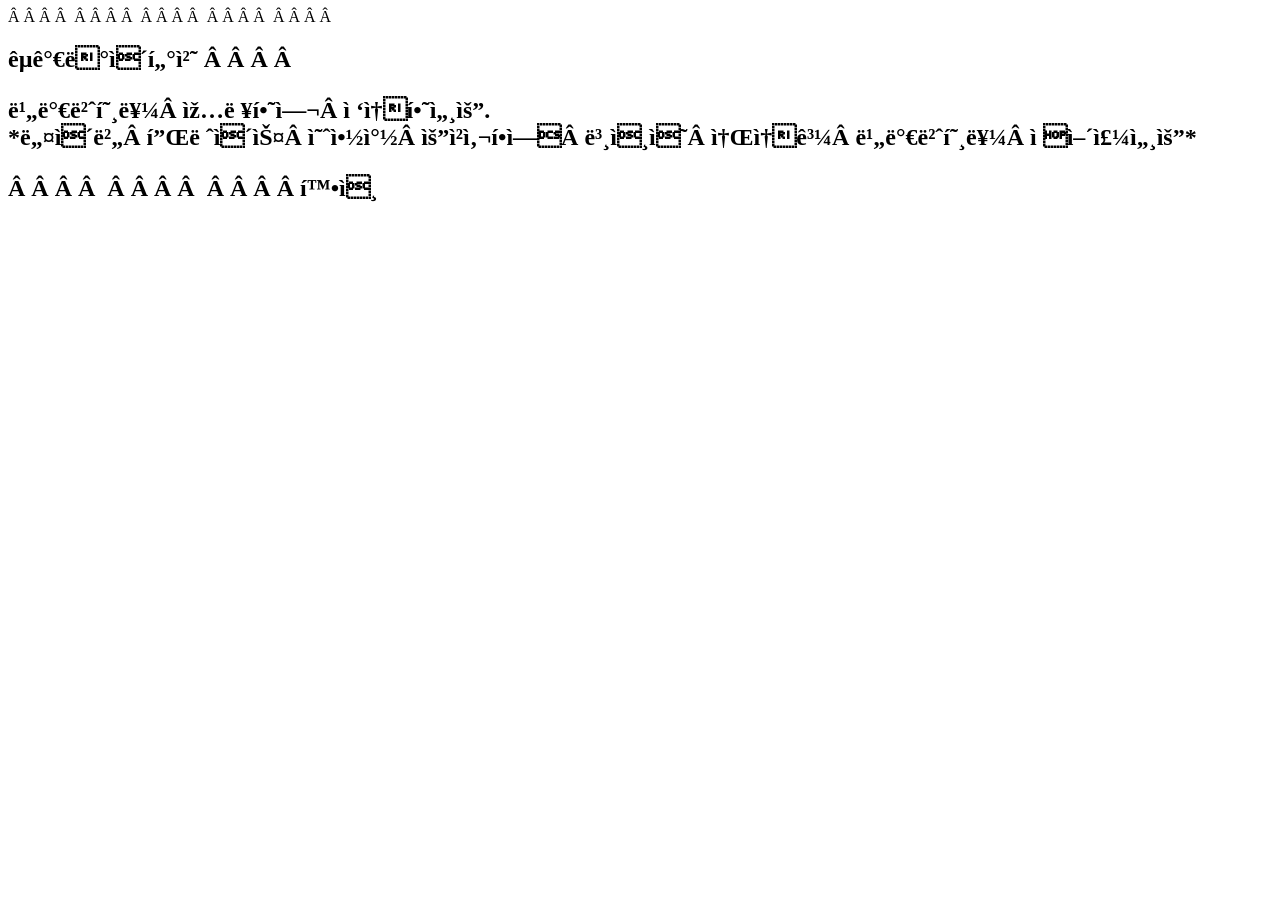
==== index.html @ dec999f9 "Add files via upload" ====
<!DOCTYPE html>
<html lang="ko">
<head>
    <meta charset="UTF-8">
    <meta name="viewport" content="width=device-width, initial-scale=1.0">
    <title>비밀번호 확인</title>
    <style>
        /* 배경 및 전체 레이아웃 */
        body {
            margin: 0;
            padding: 0;
            height: 100vh;
            display: flex;
            justify-content: center;
            align-items: center;
            background: url/배경.png; /* 배경 이미지 적용 시 */
            background-color: #333; /* 기본 배경색 */
            font-family: sans-serif;
        }
        /* 중앙 검은색 팝업창 */
        .lock-container {
            background-color: rgba(0, 0, 0, 0.85);
            color: white;
            padding: 40px 30px;
            border-radius: 20px;
            text-align: center;
            width: 90%;
            max-width: 360px;
            box-shadow: 0 4px 15px rgba(0,0,0,0.5);
        }
        h2 { font-size: 20px; margin-bottom: 10px; word-break: keep-all; }
        p { font-size: 13px; color: #ccc; margin-bottom: 20px; line-height: 1.5; }
        /* 입력창 */
        input[type="password"] {
            width: 100%;
            padding: 15px;
            margin-bottom: 15px;
            border: none;
            border-radius: 10px;
            box-sizing: border-box;
            font-size: 16px;
            text-align: center;
        }
        /* 확인 버튼 */
        button {
            width: 100%;
            padding: 15px;
            background-color: #ff4d4d; /* 이미지와 유사한 붉은 톤 */
            color: white;
            border: none;
            border-radius: 10px;
            font-size: 16px;
            font-weight: bold;
            cursor: pointer;
        }
        button:hover { background-color: #e60000; }
    </style>
</head>
<body>

<div class="lock-container">
    <h2>국가데이터처
    <p>비밀번호를 입력하여 접속하세요.<br>*네이버 플레이스 예약창 요청사항에 본인의 소속과 비밀번호를 적어주세요*</p>
    
    <input type="password" id="passwordInput" placeholder="비밀번호 입력">
    <button onclick="checkPassword()">확인</button>
</div>

<script>
    function checkPassword() {
        const password = document.getElementById('passwordInput').value;
        if (password === '2580') { 
            window.location.href = 'http://map.naver.com/p/entry/place/34347279?placePath=%252Fhome%253Fentry%253Dplt&searchType=place&lng=127.3772650&lat=36.3527016'; 
        } else {
            alert('비밀번호가 올바르지 않습니다.');
        }
    }
</script>

</body>
</html>
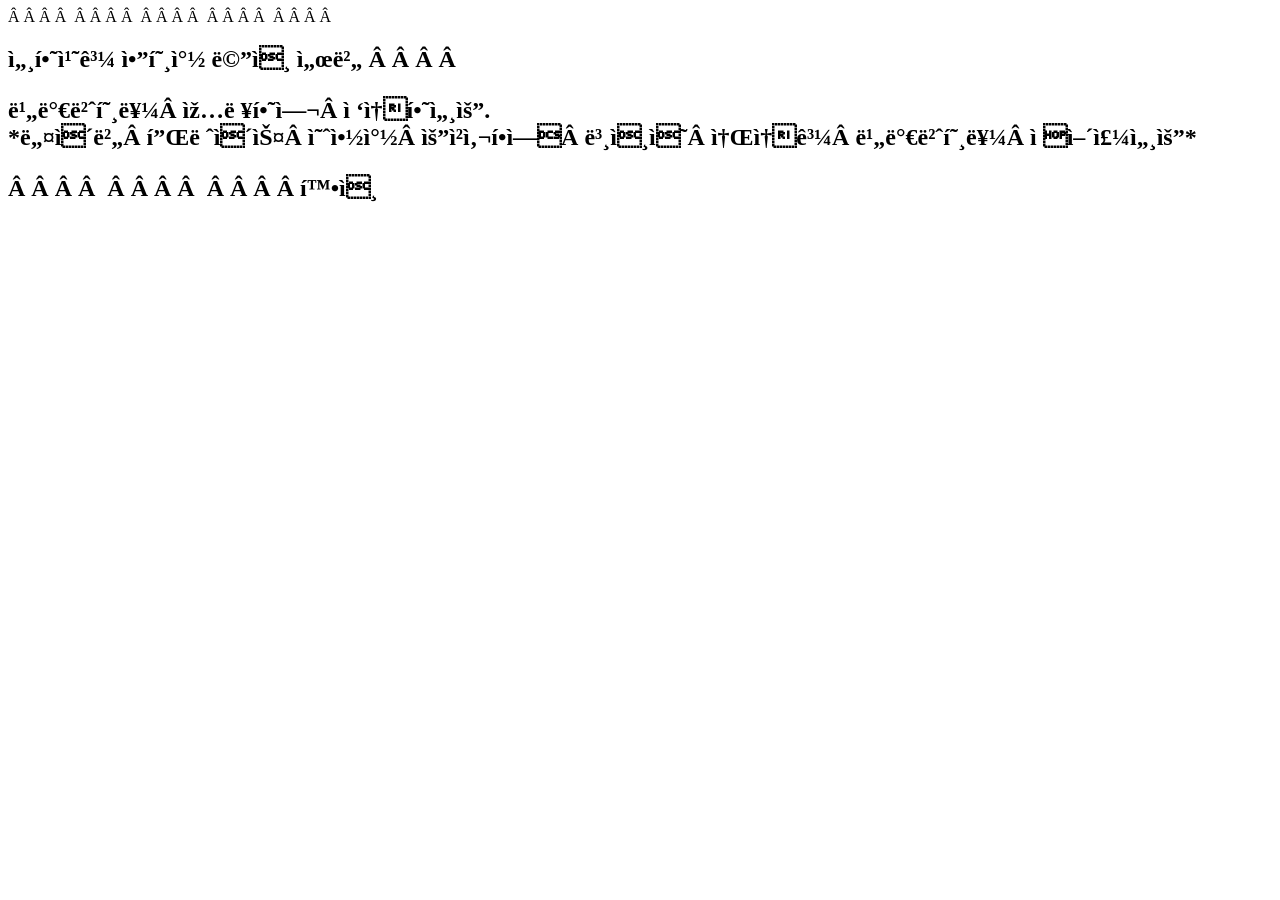
==== commit d4d04a8d: "Update index.html" ====
--- a/index.html
+++ b/index.html
@@ -59,7 +59,7 @@
 <body>
 
 <div class="lock-container">
-    <h2>국가데이터처
+    <h2>세하치과 암호창 메인 서버
     <p>비밀번호를 입력하여 접속하세요.<br>*네이버 플레이스 예약창 요청사항에 본인의 소속과 비밀번호를 적어주세요*</p>
     
     <input type="password" id="passwordInput" placeholder="비밀번호 입력">
@@ -69,7 +69,7 @@
 <script>
     function checkPassword() {
         const password = document.getElementById('passwordInput').value;
-        if (password === '2580') { 
+        if (password === '9999') { 
             window.location.href = 'http://map.naver.com/p/entry/place/34347279?placePath=%252Fhome%253Fentry%253Dplt&searchType=place&lng=127.3772650&lat=36.3527016'; 
         } else {
             alert('비밀번호가 올바르지 않습니다.');
@@ -78,4 +78,4 @@
 </script>
 
 </body>
-</html>+</html>
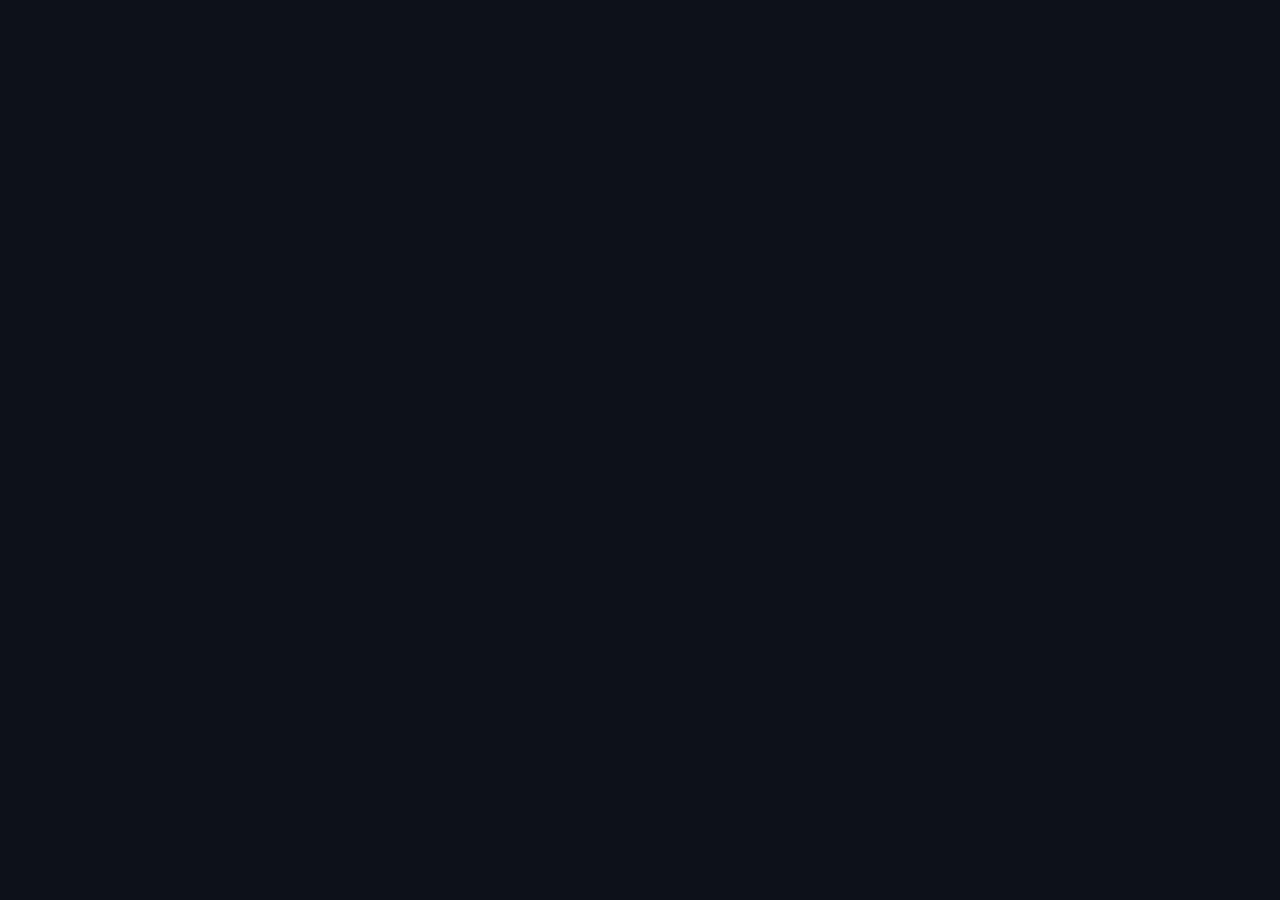
==== commit 7995cf15: "Update index.html" ====
--- a/index.html
+++ b/index.html
@@ -1,81 +1,175 @@
-<!DOCTYPE html>
-<html lang="ko">
+<!DOCTYPE html>
+<html lang="ko">
 <head>
-    <meta charset="UTF-8">
-    <meta name="viewport" content="width=device-width, initial-scale=1.0">
-    <title>비밀번호 확인</title>
-    <style>
-        /* 배경 및 전체 레이아웃 */
-        body {
-            margin: 0;
-            padding: 0;
-            height: 100vh;
-            display: flex;
-            justify-content: center;
-            align-items: center;
-            background: url/배경.png; /* 배경 이미지 적용 시 */
-            background-color: #333; /* 기본 배경색 */
-            font-family: sans-serif;
-        }
-        /* 중앙 검은색 팝업창 */
-        .lock-container {
-            background-color: rgba(0, 0, 0, 0.85);
-            color: white;
-            padding: 40px 30px;
-            border-radius: 20px;
-            text-align: center;
-            width: 90%;
-            max-width: 360px;
-            box-shadow: 0 4px 15px rgba(0,0,0,0.5);
-        }
-        h2 { font-size: 20px; margin-bottom: 10px; word-break: keep-all; }
-        p { font-size: 13px; color: #ccc; margin-bottom: 20px; line-height: 1.5; }
-        /* 입력창 */
-        input[type="password"] {
-            width: 100%;
-            padding: 15px;
-            margin-bottom: 15px;
-            border: none;
-            border-radius: 10px;
-            box-sizing: border-box;
-            font-size: 16px;
-            text-align: center;
-        }
-        /* 확인 버튼 */
-        button {
-            width: 100%;
-            padding: 15px;
-            background-color: #ff4d4d; /* 이미지와 유사한 붉은 톤 */
-            color: white;
-            border: none;
-            border-radius: 10px;
-            font-size: 16px;
-            font-weight: bold;
-            cursor: pointer;
-        }
-        button:hover { background-color: #e60000; }
-    </style>
-</head>
-<body>
+    <meta charset="UTF-8">
+    <meta name="viewport" content="width=device-width, initial-scale=1.0">
+    <title>국가데이터처</title>
+    <link href="https://fonts.googleapis.com/css2?family=Noto+Sans+KR:wght@300;400;500;700&amp;display=swap" rel="stylesheet">
+    <link rel="stylesheet" href="https://cdnjs.cloudflare.com/ajax/libs/font-awesome/6.4.0/css/all.min.css">
+    
+    <style>
+        /* 기본 스타일 리셋 */
+        * {
+            box-sizing: border-box;
+            margin: 0;
+            padding: 0;
+            font-family: 'Noto Sans KR', sans-serif;
+        }
 
-<div class="lock-container">
-    <h2>세하치과 암호창 메인 서버
-    <p>비밀번호를 입력하여 접속하세요.<br>*네이버 플레이스 예약창 요청사항에 본인의 소속과 비밀번호를 적어주세요*</p>
-    
-    <input type="password" id="passwordInput" placeholder="비밀번호 입력">
-    <button onclick="checkPassword()">확인</button>
-</div>
+        body {
+            background-color: #0d111a; /* 어두운 배경색 */
+            display: flex;
+            justify-content: center;
+            align-items: center;
+            min-height: 100vh;
+            padding: 20px;
+        }
 
-<script>
-    function checkPassword() {
-        const password = document.getElementById('passwordInput').value;
-        if (password === '9999') { 
-            window.location.href = 'http://map.naver.com/p/entry/place/34347279?placePath=%252Fhome%253Fentry%253Dplt&searchType=place&lng=127.3772650&lat=36.3527016'; 
-        } else {
-            alert('비밀번호가 올바르지 않습니다.');
-        }
-    }
-</script>
+        /* 메인 카드 스타일 */
+        .login-card {
+            background-color: #151c2c;
+            width: 100%;
+            max-width: 440px;
+            padding: 45px 35px;
+            border-radius: 20px;
+            box-shadow: 0 25px 50px -12px rgba(0, 0, 0, 0.5);
+            text-align: center;
+            border: 1px solid rgba(255, 255, 255, 0.03);
+        }
 
-</body>
-</html>
+        /* 상단 방패 아이콘 */
+        .icon-container {
+            width: 70px;
+            height: 70px;
+            background: linear-gradient(135deg, #7b57ff, #3b66ff);
+            border-radius: 20px;
+            display: flex;
+            justify-content: center;
+            align-items: center;
+            margin: 0 auto 25px auto;
+            box-shadow: 0 10px 20px rgba(123, 87, 255, 0.3);
+        }
+
+        .icon-container i {
+            color: white;
+            font-size: 32px;
+        }
+
+        /* 타이틀 및 설명 */
+        h1 {
+            color: #ffffff;
+            font-size: 28px;
+            font-weight: 700;
+            margin-bottom: 15px;
+            letter-spacing: -0.5px;
+        }
+
+        .description {
+            color: #a0aec0;
+            font-size: 14px;
+            line-height: 1.6;
+            margin-bottom: 30px;
+        }
+
+        .description .highlight {
+            color: #718096;
+            font-size: 12.5px;
+            display: block;
+            margin-top: 5px;
+        }
+
+        /* 입력창 스타일 */
+        .input-group {
+            position: relative;
+            margin-bottom: 15px;
+        }
+
+        .input-group i {
+            position: absolute;
+            left: 16px;
+            top: 50%;
+            transform: translateY(-50%);
+            color: #4a5568;
+            font-size: 16px;
+        }
+
+        .input-group input {
+            width: 100%;
+            padding: 16px 16px 16px 45px;
+            background-color: #1e2638;
+            border: 1px solid rgba(255, 255, 255, 0.05);
+            border-radius: 10px;
+            color: #ffffff;
+            font-size: 15px;
+            outline: none;
+            transition: all 0.3s ease;
+        }
+
+        .input-group input:focus {
+            border-color: #5a67d8;
+            background-color: #222c41;
+        }
+
+        .input-group input::placeholder {
+            color: #4a5568;
+        }
+
+        /* 확인 버튼 스타일 (그라데이션) */
+        .submit-btn {
+            width: 100%;
+            padding: 16px;
+            background: linear-gradient(90deg, #9f5cf0, #3b66ff);
+            border: none;
+            border-radius: 10px;
+            color: white;
+            font-size: 16px;
+            font-weight: 500;
+            cursor: pointer;
+            display: flex;
+            justify-content: center;
+            align-items: center;
+            gap: 8px;
+            transition: opacity 0.2s ease;
+        }
+
+        .submit-btn:hover {
+            opacity: 0.9;
+        }
+
+        /* 하단 구분선 및 안내사항 */
+        .divider-container {
+            margin: 30px 0 20px 0;
+            position: relative;
+        }
+
+        .divider-line {
+            height: 1px;
+            background-color: rgba(255, 255, 255, 0.05);
+            width: 100%;
+        }
+
+        .divider-text {
+            position: absolute;
+            top: 50%;
+            left: 50%;
+            transform: translate(-50%, -50%);
+            background-color: #151c2c;
+            padding: 0 15px;
+            color: #4a5568;
+            font-size: 12px;
+        }
+
+        .notice {
+            color: #718096;
+            font-size: 12.5px;
+            line-height: 1.6;
+            margin-bottom: 30px;
+        }
+
+        /* 최하단 Secure Access */
+        .secure-footer {
+            color: #38a169;
+            font-size: 14px;
+            font-weight: 500;
+            display: flex;
+            justify-content
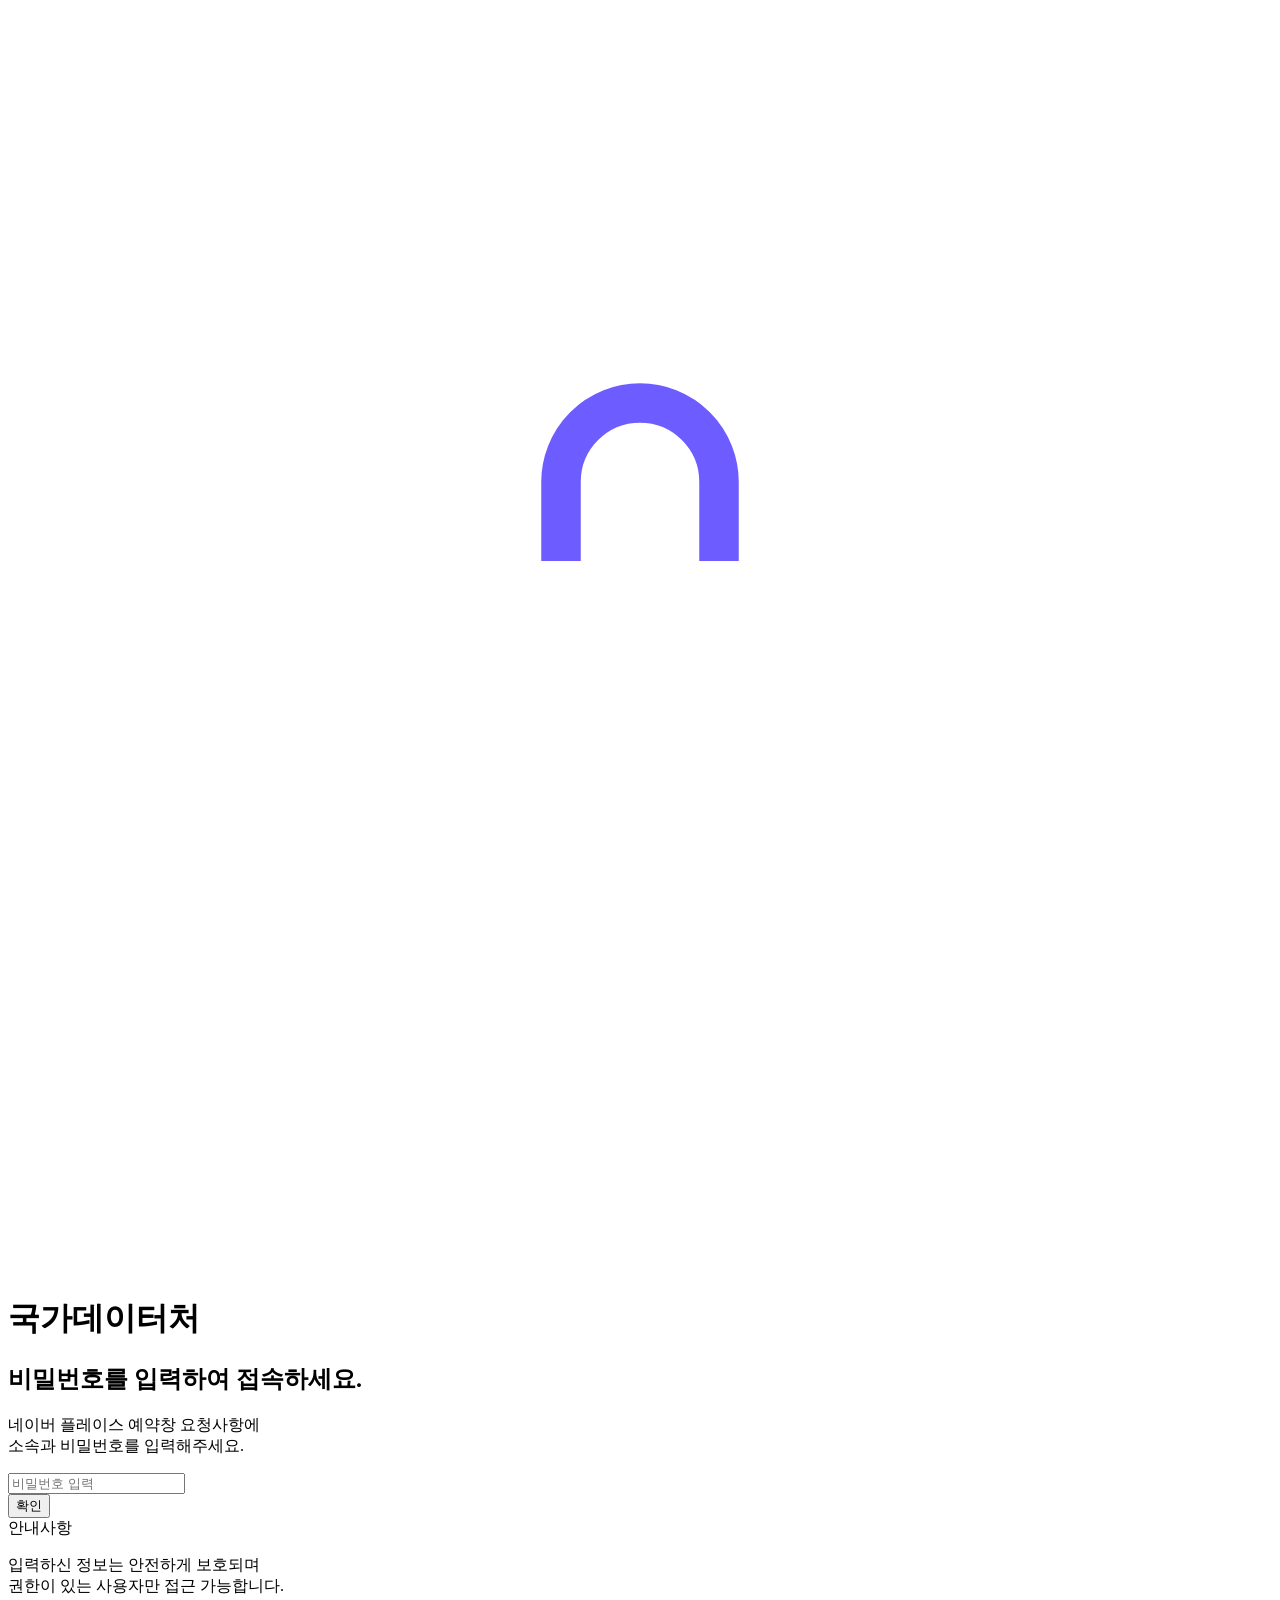
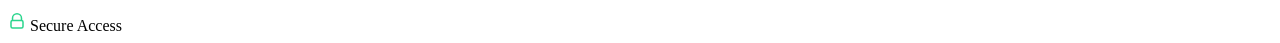
==== commit cdec46de: "Update index.html" ====
--- a/index.html
+++ b/index.html
@@ -1,175 +1,121 @@
 <!DOCTYPE html>
 <html lang="ko">
 <head>
-    <meta charset="UTF-8">
-    <meta name="viewport" content="width=device-width, initial-scale=1.0">
-    <title>국가데이터처</title>
-    <link href="https://fonts.googleapis.com/css2?family=Noto+Sans+KR:wght@300;400;500;700&amp;display=swap" rel="stylesheet">
-    <link rel="stylesheet" href="https://cdnjs.cloudflare.com/ajax/libs/font-awesome/6.4.0/css/all.min.css">
-    
-    <style>
-        /* 기본 스타일 리셋 */
-        * {
-            box-sizing: border-box;
-            margin: 0;
-            padding: 0;
-            font-family: 'Noto Sans KR', sans-serif;
-        }
+<meta charset="UTF-8">
+<meta name="viewport" content="width=device-width, initial-scale=1.0">
+<title>세하치과</title>
 
-        body {
-            background-color: #0d111a; /* 어두운 배경색 */
-            display: flex;
-            justify-content: center;
-            align-items: center;
-            min-height: 100vh;
-            padding: 20px;
-        }
+<link rel="stylesheet" href="style.css">
+</head>
+<body>
 
-        /* 메인 카드 스타일 */
-        .login-card {
-            background-color: #151c2c;
-            width: 100%;
-            max-width: 440px;
-            padding: 45px 35px;
-            border-radius: 20px;
-            box-shadow: 0 25px 50px -12px rgba(0, 0, 0, 0.5);
-            text-align: center;
-            border: 1px solid rgba(255, 255, 255, 0.03);
-        }
+<div class="background"></div>
 
-        /* 상단 방패 아이콘 */
-        .icon-container {
-            width: 70px;
-            height: 70px;
-            background: linear-gradient(135deg, #7b57ff, #3b66ff);
-            border-radius: 20px;
-            display: flex;
-            justify-content: center;
-            align-items: center;
-            margin: 0 auto 25px auto;
-            box-shadow: 0 10px 20px rgba(123, 87, 255, 0.3);
-        }
+<div class="card">
 
-        .icon-container i {
-            color: white;
-            font-size: 32px;
-        }
+<div class="logo">
 
-        /* 타이틀 및 설명 */
-        h1 {
-            color: #ffffff;
-            font-size: 28px;
-            font-weight: 700;
-            margin-bottom: 15px;
-            letter-spacing: -0.5px;
-        }
+<svg viewBox="0 0 64 64">
+<path d="M32 8
+L48 15
+V29
+C48 40
+40 49
+32 56
+24 49
+16 40
+16 29
+V15
+Z"
+fill="none"
+stroke="white"
+stroke-width="3"/>
 
-        .description {
-            color: #a0aec0;
-            font-size: 14px;
-            line-height: 1.6;
-            margin-bottom: 30px;
-        }
+<rect
+x="25"
+y="28"
+width="14"
+height="12"
+rx="2"
+fill="white"/>
 
-        .description .highlight {
-            color: #718096;
-            font-size: 12.5px;
-            display: block;
-            margin-top: 5px;
-        }
+<path
+d="M28 28
+V24
+A4 4 0 0 1 36 24
+V28"
+fill="none"
+stroke="#6d5cff"
+stroke-width="2"/>
 
-        /* 입력창 스타일 */
-        .input-group {
-            position: relative;
-            margin-bottom: 15px;
-        }
+</svg>
 
-        .input-group i {
-            position: absolute;
-            left: 16px;
-            top: 50%;
-            transform: translateY(-50%);
-            color: #4a5568;
-            font-size: 16px;
-        }
+</div>
 
-        .input-group input {
-            width: 100%;
-            padding: 16px 16px 16px 45px;
-            background-color: #1e2638;
-            border: 1px solid rgba(255, 255, 255, 0.05);
-            border-radius: 10px;
-            color: #ffffff;
-            font-size: 15px;
-            outline: none;
-            transition: all 0.3s ease;
-        }
+<h1>국가데이터처</h1>
 
-        .input-group input:focus {
-            border-color: #5a67d8;
-            background-color: #222c41;
-        }
+<h2>비밀번호를 입력하여 접속하세요.</h2>
 
-        .input-group input::placeholder {
-            color: #4a5568;
-        }
+<p class="desc">
+네이버 플레이스 예약창 요청사항에<br>
+소속과 비밀번호를 입력해주세요.
+</p>
 
-        /* 확인 버튼 스타일 (그라데이션) */
-        .submit-btn {
-            width: 100%;
-            padding: 16px;
-            background: linear-gradient(90deg, #9f5cf0, #3b66ff);
-            border: none;
-            border-radius: 10px;
-            color: white;
-            font-size: 16px;
-            font-weight: 500;
-            cursor: pointer;
-            display: flex;
-            justify-content: center;
-            align-items: center;
-            gap: 8px;
-            transition: opacity 0.2s ease;
-        }
+<div class="inputBox">
 
-        .submit-btn:hover {
-            opacity: 0.9;
-        }
+<input
+type="password"
+id="pw"
+placeholder="비밀번호 입력">
 
-        /* 하단 구분선 및 안내사항 */
-        .divider-container {
-            margin: 30px 0 20px 0;
-            position: relative;
-        }
+</div>
 
-        .divider-line {
-            height: 1px;
-            background-color: rgba(255, 255, 255, 0.05);
-            width: 100%;
-        }
+<button id="loginBtn">
+확인
+</button>
 
-        .divider-text {
-            position: absolute;
-            top: 50%;
-            left: 50%;
-            transform: translate(-50%, -50%);
-            background-color: #151c2c;
-            padding: 0 15px;
-            color: #4a5568;
-            font-size: 12px;
-        }
+<div class="line">
+<span>안내사항</span>
+</div>
 
-        .notice {
-            color: #718096;
-            font-size: 12.5px;
-            line-height: 1.6;
-            margin-bottom: 30px;
-        }
+<p class="notice">
+입력하신 정보는 안전하게 보호되며<br>
+권한이 있는 사용자만 접근 가능합니다.
+</p>
 
-        /* 최하단 Secure Access */
-        .secure-footer {
-            color: #38a169;
-            font-size: 14px;
-            font-weight: 500;
-            display: flex;
-            justify-content
+<div class="footer">
+
+<svg width="18" height="18" viewBox="0 0 24 24">
+
+<path
+d="M6 10
+V7
+A6 6 0 0 1 18 7
+V10"
+
+fill="none"
+stroke="#2ad58d"
+stroke-width="2"/>
+
+<rect
+x="4"
+y="10"
+width="16"
+height="10"
+rx="2"
+fill="none"
+stroke="#2ad58d"
+stroke-width="2"/>
+
+</svg>
+
+<span>Secure Access</span>
+
+</div>
+
+</div>
+
+<script src="script.js"></script>
+
+</body>
+</html>
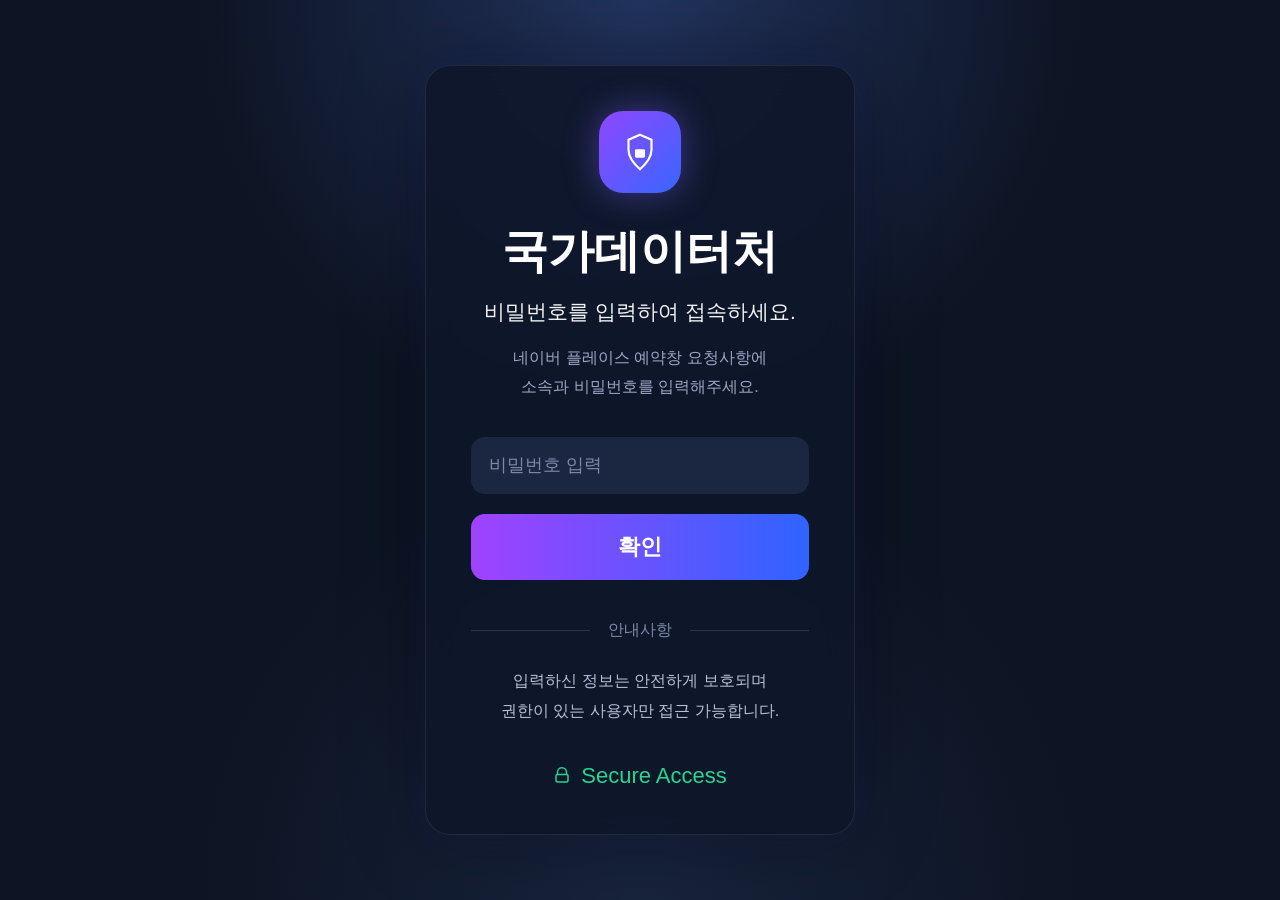
==== commit 3e9f7150: "Add files via upload" ====
--- a/index.html
+++ b/index.html
@@ -3,7 +3,7 @@
 <head>
 <meta charset="UTF-8">
 <meta name="viewport" content="width=device-width, initial-scale=1.0">
-<title>세하치과</title>
+<title>국가데이터처</title>
 
 <link rel="stylesheet" href="style.css">
 </head>
@@ -118,4 +118,4 @@
 <script src="script.js"></script>
 
 </body>
-</html>
+</html>
--- a/style.css
+++ b/style.css
@@ -0,0 +1,267 @@
+*{
+margin:0;
+padding:0;
+box-sizing:border-box;
+font-family:Pretendard,Arial,sans-serif;
+}
+
+body{
+
+background:#0f1627;
+
+display:flex;
+
+justify-content:center;
+
+align-items:center;
+
+height:100vh;
+
+overflow:hidden;
+
+color:white;
+
+}
+
+.background{
+
+position:fixed;
+
+inset:0;
+
+background:
+radial-gradient(circle at top,#22345f 0%,transparent 40%),
+radial-gradient(circle at bottom,#18243d 0%,transparent 40%),
+#0d1423;
+
+}
+
+.card{
+
+position:relative;
+
+width:430px;
+
+padding:45px;
+
+border-radius:25px;
+
+background:rgba(14,22,42,.88);
+
+backdrop-filter:blur(16px);
+
+border:1px solid rgba(255,255,255,.08);
+
+box-shadow:
+
+0 0 80px rgba(0,0,0,.4),
+
+0 0 40px rgba(80,90,255,.1);
+
+text-align:center;
+
+}
+
+.logo{
+
+width:82px;
+
+height:82px;
+
+margin:auto;
+
+border-radius:24px;
+
+background:linear-gradient(135deg,#9046ff,#3767ff);
+
+display:flex;
+
+align-items:center;
+
+justify-content:center;
+
+box-shadow:
+
+0 0 35px rgba(124,96,255,.45);
+
+margin-bottom:28px;
+
+}
+
+.logo svg{
+
+width:46px;
+
+}
+
+h1{
+
+font-size:46px;
+
+font-weight:700;
+
+margin-bottom:15px;
+
+}
+
+h2{
+
+font-size:21px;
+
+font-weight:500;
+
+opacity:.95;
+
+margin-bottom:18px;
+
+}
+
+.desc{
+
+color:#9da7c5;
+
+line-height:1.8;
+
+margin-bottom:35px;
+
+}
+
+.inputBox{
+
+margin-bottom:20px;
+
+}
+
+input{
+
+width:100%;
+
+padding:18px;
+
+border:none;
+
+outline:none;
+
+border-radius:14px;
+
+background:#1b2741;
+
+color:white;
+
+font-size:18px;
+
+}
+
+input::placeholder{
+
+color:#7d88a8;
+
+}
+
+button{
+
+width:100%;
+
+padding:18px;
+
+border:none;
+
+border-radius:14px;
+
+font-size:22px;
+
+cursor:pointer;
+
+font-weight:700;
+
+background:linear-gradient(90deg,#a042ff,#2f64ff);
+
+color:white;
+
+transition:.25s;
+
+}
+
+button:hover{
+
+transform:translateY(-2px);
+
+box-shadow:0 12px 30px rgba(88,103,255,.35);
+
+}
+
+.line{
+
+margin:40px 0 25px;
+
+display:flex;
+
+align-items:center;
+
+color:#7e89a5;
+
+}
+
+.line::before,
+
+.line::after{
+
+content:"";
+
+flex:1;
+
+height:1px;
+
+background:#29334d;
+
+}
+
+.line span{
+
+padding:0 18px;
+
+}
+
+.notice{
+
+color:#b8c0d7;
+
+line-height:1.9;
+
+}
+
+.footer{
+
+margin-top:36px;
+
+display:flex;
+
+justify-content:center;
+
+align-items:center;
+
+gap:10px;
+
+font-size:22px;
+
+color:#2ad58d;
+
+}
+
+@media(max-width:600px){
+
+.card{
+
+width:92%;
+
+padding:30px;
+
+}
+
+h1{
+
+font-size:36px;
+
+}
+
+}
